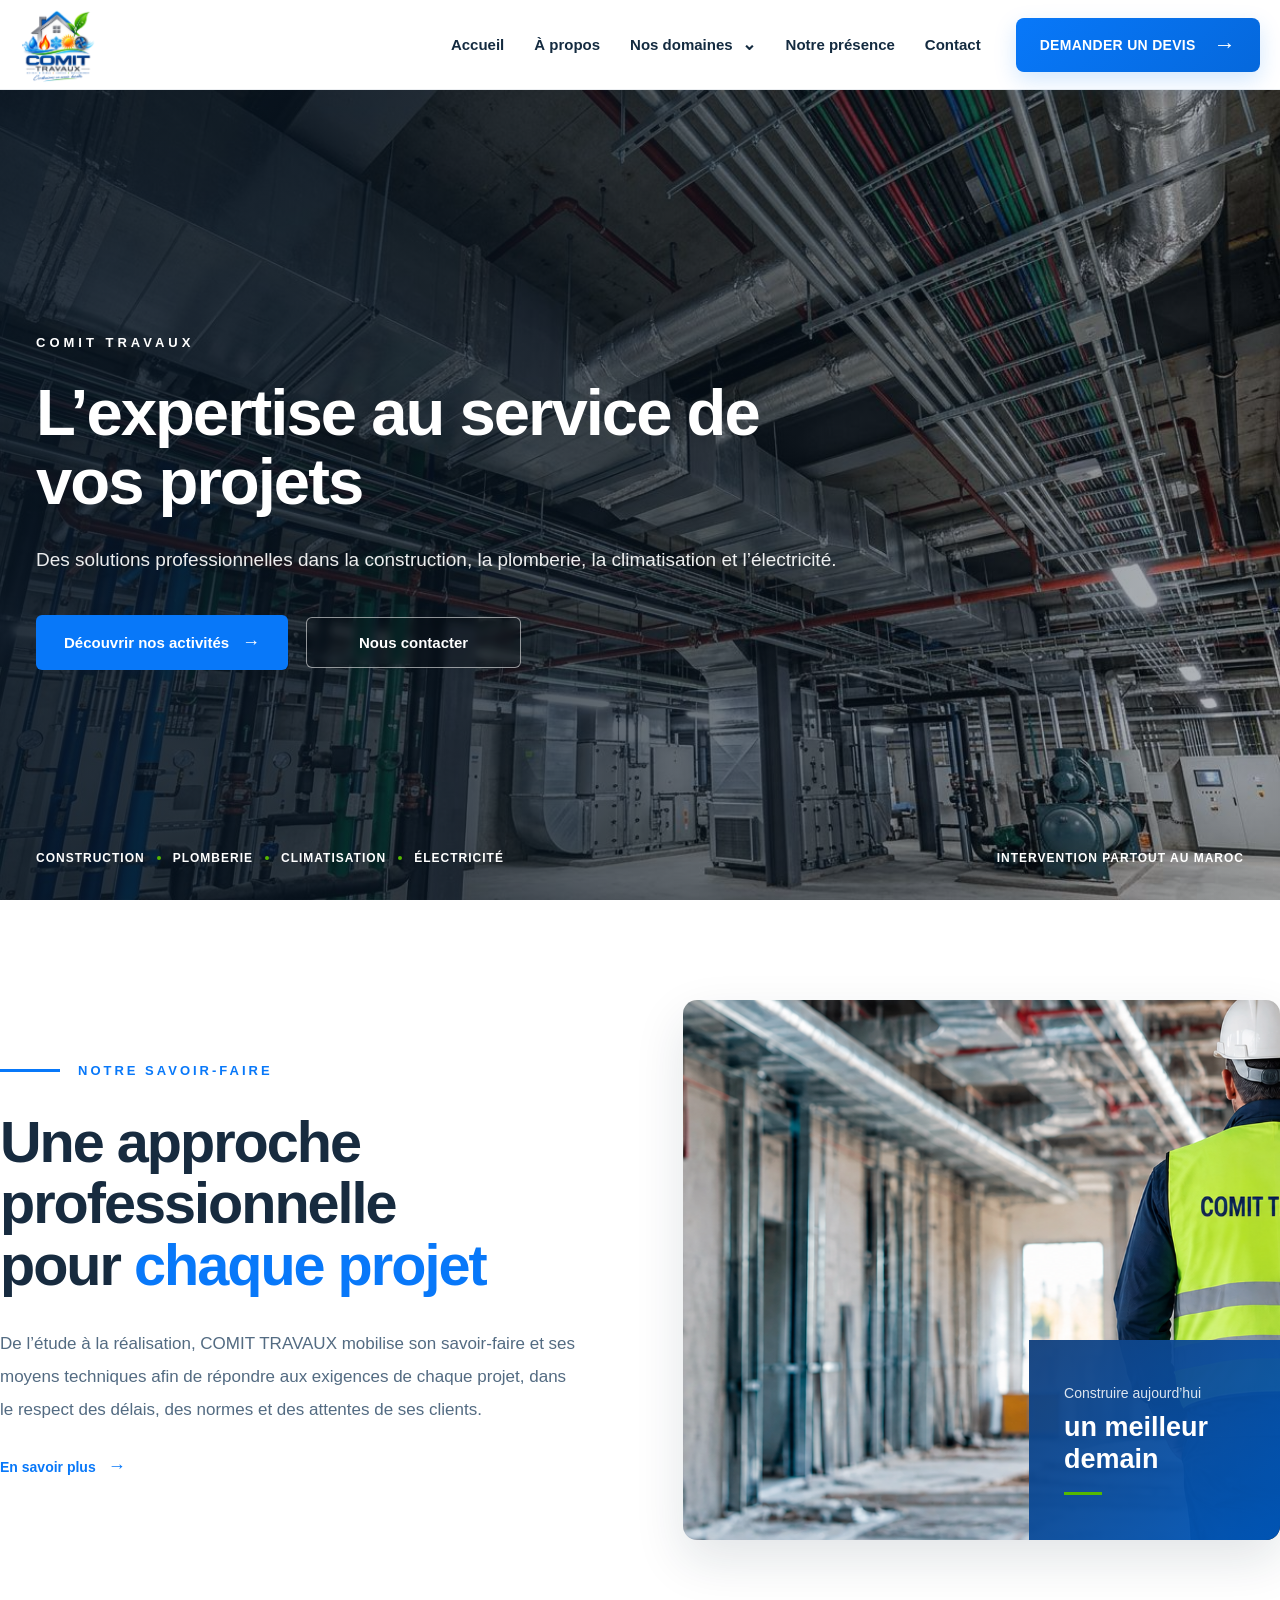
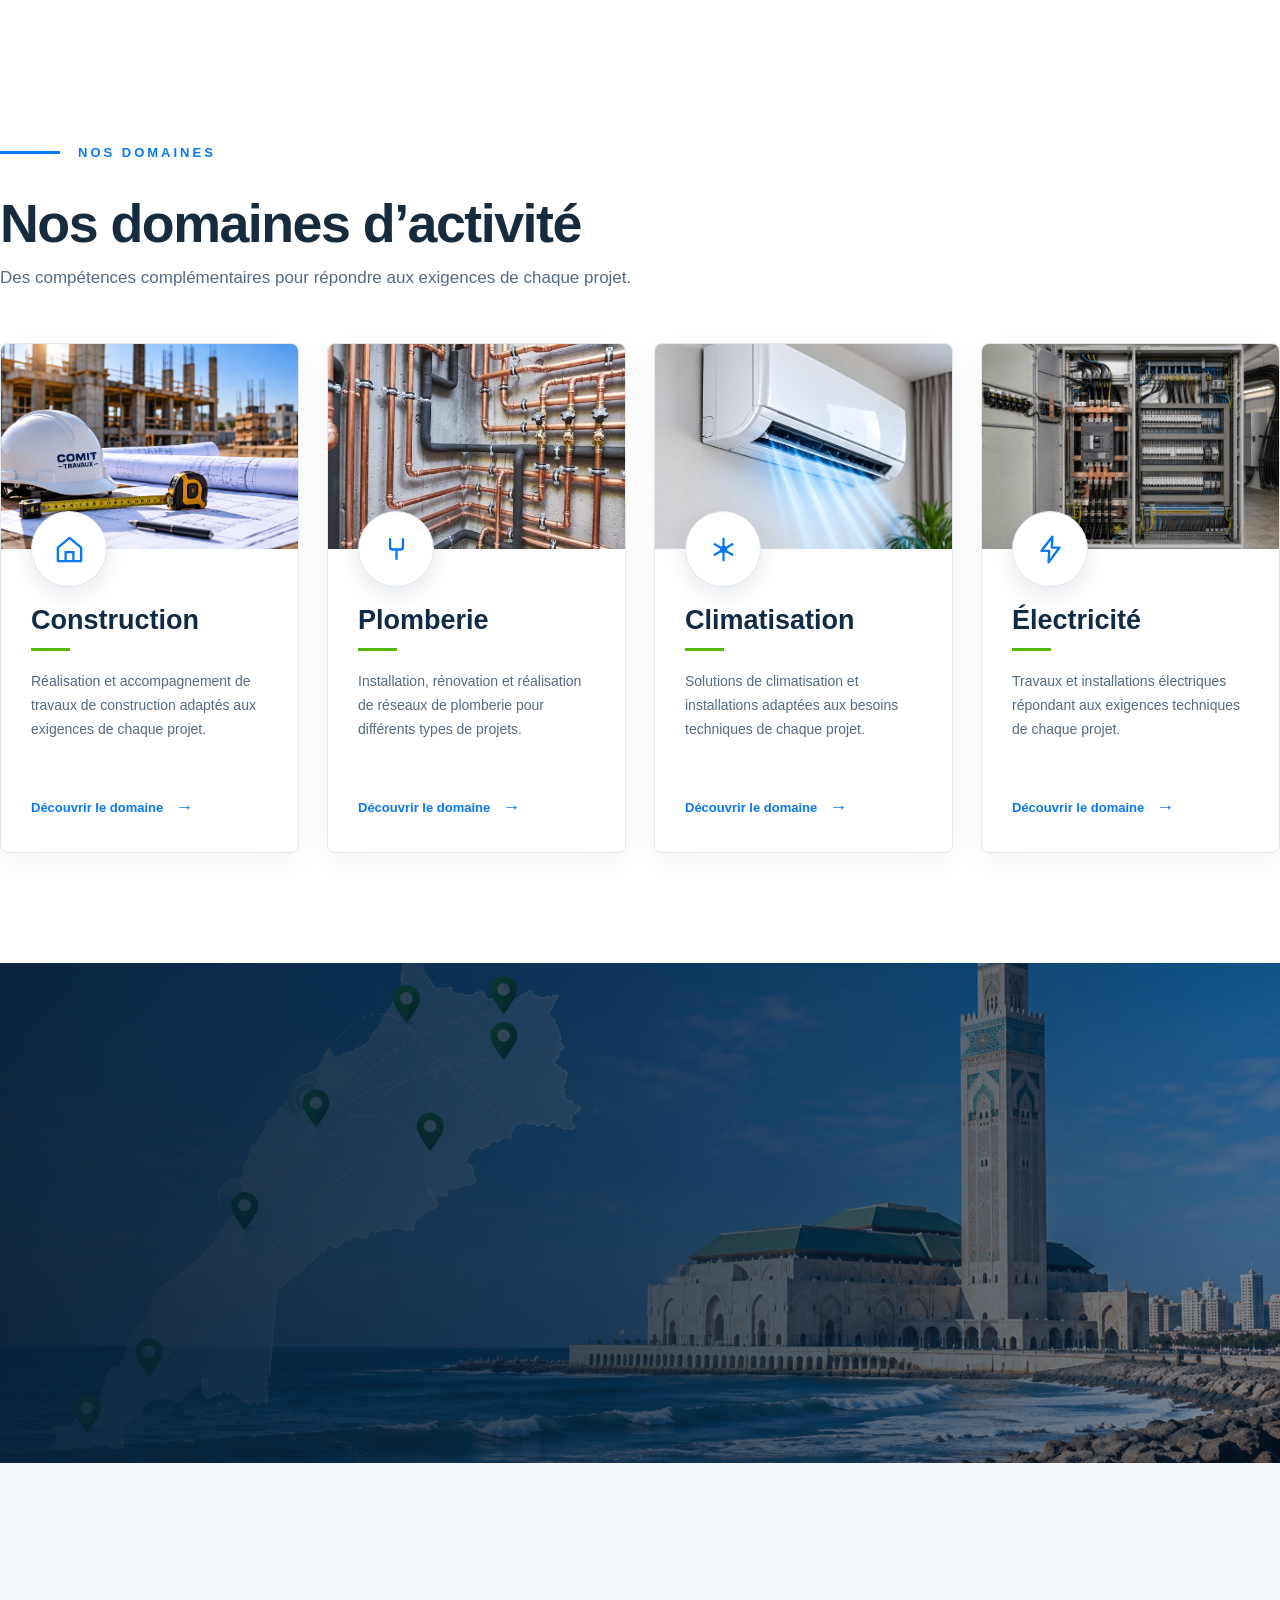
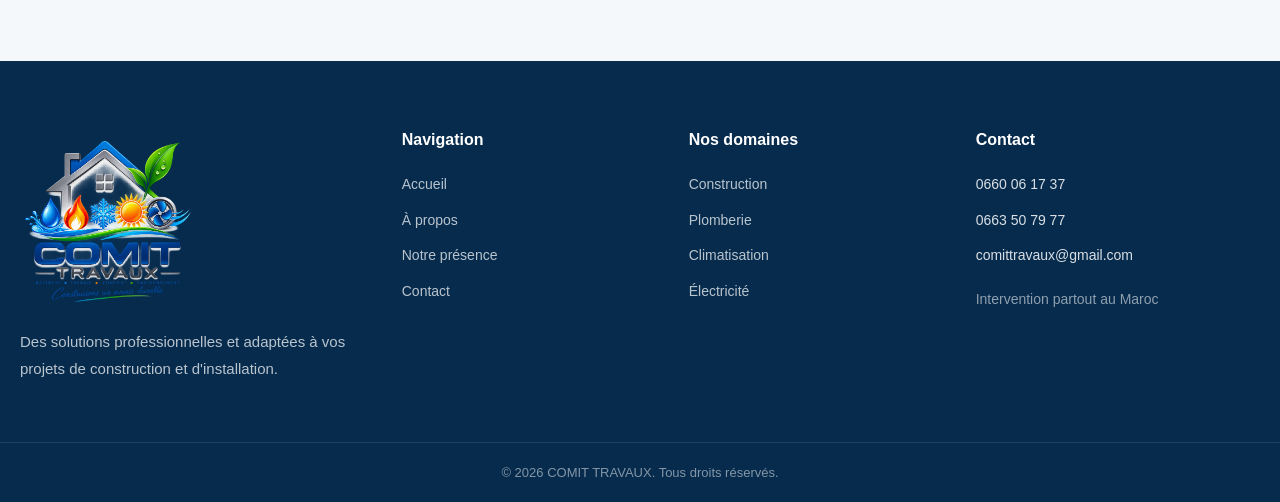
==== pages/Accueil/accueil.html @ 2d3f9ff8 "Initial commit - COMIT-TRAVAUX website" ====
<!DOCTYPE html>
<html lang="fr">

<head>

    <meta charset="UTF-8">

    <meta
        name="viewport"
        content="width=device-width, initial-scale=1.0"
    >

    <meta
        name="description"
        content="COMIT TRAVAUX - Construction, plomberie, climatisation et électricité."
    >
 <!-- OPEN GRAPH -->
    <meta property="og:title" content="COMIT TRAVAUX | Solutions professionnelles au Maroc">
    <meta property="og:description" content="COMIT TRAVAUX - Solutions professionnelles pour vos projets.">
    <meta property="og:image" content="../../images/savoir-faire.jpg">

    <title>Accueil | COMIT TRAVAUX</title>

    <link rel="icon" type="image/png" href="../../images/logo.png">

    <!-- CSS COMMUN -->

    <link
        rel="stylesheet"
        href="../../style.css"
    >


    <!-- CSS DE L'ACCUEIL -->

    <link
        rel="stylesheet"
        href="accueil.css"
    >

</head>


<body>


<!-- =====================================================
     HEADER
===================================================== -->
 <div id="site-header"></div>


<!-- =====================================================
     CONTENU PRINCIPAL
===================================================== -->

<main>


<!-- =====================================================
     HERO
===================================================== -->

<section class="hero">


    <div class="hero-overlay"></div>


    <div class="hero-container">


        <div class="hero-content">


            <span class="hero-label">
                COMIT TRAVAUX
            </span>


            <h1>

                L’expertise au service de
                <br>

                vos projets

            </h1>


            <p>

                Des solutions professionnelles dans
                la construction, la plomberie,
                la climatisation et l’électricité.

            </p>


            <div class="hero-buttons">


                <a
                    href="#domaines"
                    class="primary-button"
                >

                    Découvrir nos activités

                    <span>
                        →
                    </span>

                </a>


                <a
                    href="../Contact/contact.html"
                    class="secondary-button"
                >

                    Nous contacter

                </a>


            </div>


        </div>


        <div class="hero-bottom">


            <div class="hero-domains">

                <span>
                    CONSTRUCTION
                </span>

                <span>
                    PLOMBERIE
                </span>

                <span>
                    CLIMATISATION
                </span>

                <span>
                    ÉLECTRICITÉ
                </span>

            </div>


            <span class="hero-location">

                INTERVENTION PARTOUT AU MAROC

            </span>


        </div>


    </div>


</section>



<!-- =====================================================
     SAVOIR-FAIRE
===================================================== -->

<section class="expertise">


    <div class="section-container">


        <div class="expertise-content">


            <div class="section-label">

                <span></span>

                NOTRE SAVOIR-FAIRE

            </div>


            <h2>

                Une approche
                <br>

                professionnelle
                <br>

                pour

                <strong>
                    chaque projet
                </strong>

            </h2>


            <p>

                De l’étude à la réalisation,
                COMIT TRAVAUX mobilise son
                savoir-faire et ses moyens techniques
                afin de répondre aux exigences de
                chaque projet, dans le respect des
                délais, des normes et des attentes
                de ses clients.

            </p>


            <a
                href="../À propos/a-propos.html"
                class="text-button"
            >

                En savoir plus

                <span>
                    →
                </span>

            </a>


        </div>


        <div class="expertise-image">


            <img
                src="../../images/savoir-faire.jpg"
                alt="Chantier COMIT TRAVAUX"
            >


            <div class="expertise-card">


                <span>
                    Construire aujourd’hui
                </span>


                <strong>

                    un meilleur
                    <br>
                    demain

                </strong>


            </div>


        </div>


    </div>


</section>



<!-- =====================================================
     DOMAINES
===================================================== -->

<section
    class="domains"
    id="domaines"
>


    <div class="section-container">


        <div class="section-heading">


            <div class="section-label">

                <span></span>

                NOS DOMAINES

            </div>


            <h2>
                Nos domaines d’activité
            </h2>


            <p>

                Des compétences complémentaires
                pour répondre aux exigences
                de chaque projet.

            </p>


        </div>



        <div class="domains-grid">


            <!-- CONSTRUCTION -->

            <article class="domain-card">


                <div class="domain-image">

                    <img
                        src="../../images/construction.jpg"
                        alt="Construction"
                    >

                </div>


                <div class="domain-icon">

                    <svg
                        viewBox="0 0 24 24"
                        fill="none"
                        xmlns="http://www.w3.org/2000/svg"
                    >

                        <path
                            d="M3 10.5L12 3L21 10.5V21H3V10.5Z"
                            stroke="currentColor"
                            stroke-width="1.8"
                            stroke-linejoin="round"
                        />

                        <path
                            d="M9 21V14H15V21"
                            stroke="currentColor"
                            stroke-width="1.8"
                        />

                    </svg>

                </div>


                <div class="domain-content">


                    <h3>
                        Construction
                    </h3>


                    <span class="domain-line"></span>


                    <p>

                        Réalisation et accompagnement
                        de travaux de construction adaptés
                        aux exigences de chaque projet.

                    </p>


                    <a
                        href="../construction/construction.html"
                    >

                        Découvrir le domaine

                        <span>
                            →
                        </span>

                    </a>


                </div>


            </article>



            <!-- PLOMBERIE -->

            <article class="domain-card">


                <div class="domain-image">

                    <img
                        src="../../images/plomberie.jpg"
                        alt="Plomberie"
                    >

                </div>


                <div class="domain-icon">

                    <svg
                        viewBox="0 0 24 24"
                        fill="none"
                        xmlns="http://www.w3.org/2000/svg"
                    >

                        <path
                            d="M7 4V10C7 11.1 7.9 12 9 12H15C16.1 12 17 11.1 17 10V4"
                            stroke="currentColor"
                            stroke-width="1.8"
                            stroke-linecap="round"
                        />

                        <path
                            d="M12 12V20"
                            stroke="currentColor"
                            stroke-width="1.8"
                        />

                    </svg>

                </div>


                <div class="domain-content">


                    <h3>
                        Plomberie
                    </h3>


                    <span class="domain-line"></span>


                    <p>

                        Installation, rénovation et
                        réalisation de réseaux de plomberie
                        pour différents types de projets.

                    </p>


                    <a
                        href="../Plomberie/plomberie.html"
                    >

                        Découvrir le domaine

                        <span>
                            →
                        </span>

                    </a>


                </div>


            </article>



            <!-- CLIMATISATION -->

            <article class="domain-card">


                <div class="domain-image">

                    <img
                        src="../../images/climatisation.jpg"
                        alt="Climatisation"
                    >

                </div>


                <div class="domain-icon">

                    <svg
                        viewBox="0 0 24 24"
                        fill="none"
                        xmlns="http://www.w3.org/2000/svg"
                    >

                        <path
                            d="M12 3V21"
                            stroke="currentColor"
                            stroke-width="1.7"
                        />

                        <path
                            d="M4.5 7.5L19.5 16.5"
                            stroke="currentColor"
                            stroke-width="1.7"
                        />

                        <path
                            d="M19.5 7.5L4.5 16.5"
                            stroke="currentColor"
                            stroke-width="1.7"
                        />

                        <circle
                            cx="12"
                            cy="12"
                            r="2"
                            stroke="currentColor"
                            stroke-width="1.7"
                        />

                    </svg>

                </div>


                <div class="domain-content">


                    <h3>
                        Climatisation
                    </h3>


                    <span class="domain-line"></span>


                    <p>

                        Solutions de climatisation et
                        installations adaptées aux besoins
                        techniques de chaque projet.

                    </p>


                    <a
                        href="../Climatisation/climatisation.html"
                    >

                        Découvrir le domaine

                        <span>
                            →
                        </span>

                    </a>


                </div>


            </article>



            <!-- ELECTRICITE -->

            <article class="domain-card">


                <div class="domain-image">

                    <img
                        src="../../images/electricite.jpg"
                        alt="Électricité"
                    >

                </div>


                <div class="domain-icon">

                    <svg
                        viewBox="0 0 24 24"
                        fill="none"
                        xmlns="http://www.w3.org/2000/svg"
                    >

                        <path
                            d="M13.5 2L5 13H11L10.5 22L19 10.5H13L13.5 2Z"
                            stroke="currentColor"
                            stroke-width="1.8"
                            stroke-linejoin="round"
                        />

                    </svg>

                </div>


                <div class="domain-content">


                    <h3>
                        Électricité
                    </h3>


                    <span class="domain-line"></span>


                    <p>

                        Travaux et installations électriques
                        répondant aux exigences techniques
                        de chaque projet.

                    </p>


                    <a
                        href="../Électricité/electricite.html"
                    >

                        Découvrir le domaine

                        <span>
                            →
                        </span>

                    </a>


                </div>


            </article>


        </div>


    </div>


</section>



<!-- =====================================================
     PRÉSENCE
===================================================== -->

<section
    class="presence"
    id="presence"
>


    <div class="presence-overlay"></div>


    <div class="presence-container">


        <div class="section-label light">

            <span></span>

            NOTRE PRÉSENCE

        </div>


        <h2>

            Nous intervenons
            <br>

            <strong>
                partout au Maroc
            </strong>

        </h2>


        <p>

            COMIT TRAVAUX accompagne ses
            clients dans leurs différents projets
            à travers le Maroc.

        </p>


        <a
            href="../Contact/contact.html"
            class="presence-button"
        >

            Nous contacter

            <span>
                →
            </span>

        </a>


    </div>


</section>



<!-- =====================================================
     CTA FINAL
===================================================== -->

<section class="final-cta">


    <div class="final-cta-container">


        <div>

            <span>
                UN PROJET ?
            </span>


            <h2>
                Parlons de votre projet.
            </h2>

        </div>


        <a
            href="../Contact/contact.html"
            class="final-cta-button"
        >

            Demander un devis

            <span>
                →
            </span>

        </a>


    </div>


</section>


</main>



<!-- =====================================================
     FOOTER
===================================================== -->
  <div id="site-footer"></div>

<script src="../../script.js"></script>

<script src="accueil.js"></script>


</body>

</html>
---- style.css ----
/* =========================================================
   COMIT TRAVAUX - STYLE COMMUN
   Header / Footer / Index / Responsive
   ========================================================= */


/* =========================
   VARIABLES
   ========================= */

:root {
    --blue-dark: #062b4d;
    --blue: #0878f9;
    --blue-hover: #0568dc;

    --blue-soft: #eaf3ff;

    --green: #55b900;
    --orange: #f59e0b;

    --white: #ffffff;
    --black: #101828;

    --text: #536b82;
    --text-dark: #172b3f;

    --light: #f7f9fc;
    --border: #e4e9ef;

    --container: 1240px;

    --header-height: 90px;

    --radius: 8px;

    --transition: 0.3s ease;
}


/* =========================
   RESET
   ========================= */

* {
    margin: 0;
    padding: 0;
    box-sizing: border-box;
}

html {
    scroll-behavior: smooth;
}

body {
    margin: 0;
    font-family: Arial, Helvetica, sans-serif;
    color: var(--text-dark);
    background: var(--white);
}

img {
    max-width: 100%;
    display: block;
}

a {
    color: inherit;
    text-decoration: none;
}

button {
    font: inherit;
}

.container {
    width: min(100% - 40px, var(--container));
    margin-inline: auto;
}


/* =========================================================
   HEADER
   ========================================================= */

.site-header {
    position: fixed;
    top: 0;
    left: 0;

    width: 100%;
    height: var(--header-height);

    z-index: 1000;

    background: rgba(255, 255, 255, 0.98);

    border-bottom: 1px solid rgba(0, 0, 0, 0.06);

    transition:
        background var(--transition),
        box-shadow var(--transition),
        height var(--transition);
}


/* Header après scroll */

.site-header.scrolled {
    background: rgba(255, 255, 255, 0.98);

    box-shadow:
        0 8px 30px rgba(0, 0, 0, 0.08);
}


/* =========================
   HEADER INNER
   ========================= */

.header-inner {
    height: 100%;

    display: flex;
    align-items: center;
    justify-content: space-between;

    gap: 30px;
}


/* =========================
   LOGO
   ========================= */

.site-logo {
    display: flex;
    align-items: center;

    flex-shrink: 0;
}

.site-logo img {
    width: 85px;
    height: auto;

    object-fit: contain;
}


/* =========================
   NAVIGATION
   ========================= */

.main-nav {
    display: flex;
    align-items: center;

    gap: 30px;

    margin-left: auto;
}


.main-nav > a,
.dropdown-toggle {
    position: relative;

    display: inline-flex;
    align-items: center;
    gap: 6px;

    height: 50px;

    border: none;
    background: transparent;

    color: var(--text-dark);

    font-size: 15px;
    font-weight: 600;

    cursor: pointer;

    transition:
        color var(--transition);
}


.main-nav > a:hover,
.dropdown-toggle:hover {
    color: var(--blue);
}


/* ligne sous le lien */

.main-nav > a::after,
.dropdown-toggle::after {
    content: "";

    position: absolute;

    left: 0;
    bottom: 17px;

    width: 0;
    height: 2px;

    background: var(--blue);

    transition: width var(--transition);
}


.main-nav > a:hover::after,
.dropdown-toggle:hover::after {
    width: 100%;
}


/* =========================
   DROPDOWN
   ========================= */

.nav-dropdown {
    position: relative;
}


.dropdown-toggle span {
    font-size: 17px;

    transition:
        transform var(--transition);
}


.nav-dropdown.open .dropdown-toggle span {
    transform: rotate(180deg);
}


.dropdown-menu {
    position: absolute;

    top: calc(100% - 5px);
    left: 50%;

    min-width: 230px;

    padding: 12px;

    background: var(--white);

    border: 1px solid var(--border);

    border-radius: 8px;

    box-shadow:
        0 18px 45px rgba(0, 0, 0, 0.12);

    opacity: 0;
    visibility: hidden;

    transform:
        translate(-50%, 10px);

    transition:
        opacity var(--transition),
        visibility var(--transition),
        transform var(--transition);
}


.nav-dropdown.open .dropdown-menu {
    opacity: 1;
    visibility: visible;

    transform:
        translate(-50%, 0);
}


.dropdown-menu a {
    display: block;

    padding: 12px 14px;

    border-radius: 6px;

    color: var(--text-dark);

    font-size: 14px;
    font-weight: 600;

    transition:
        background var(--transition),
        color var(--transition);
}


.dropdown-menu a:hover {
    background: var(--blue-soft);
    color: var(--blue);
}


/* =========================
   BOUTON DEVIS
   ========================= */

.header-cta {
    flex-shrink: 0;

    display: inline-flex;
    align-items: center;
    justify-content: center;

    min-height: 46px;

    padding: 0 22px;

    background: var(--blue);

    color: var(--white);

    border-radius: 5px;

    font-size: 14px;
    font-weight: 700;

    transition:
        background var(--transition),
        transform var(--transition),
        box-shadow var(--transition);
}


.header-cta:hover {
    background: var(--blue-hover);

    transform: translateY(-2px);

    box-shadow:
        0 8px 20px rgba(8, 120, 249, 0.25);
}


/* =========================
   MENU MOBILE BUTTON
   ========================= */

.mobile-menu-button {
    display: none;

    width: 44px;
    height: 44px;

    border: 1px solid var(--border);
    border-radius: 6px;

    background: var(--white);

    cursor: pointer;

    align-items: center;
    justify-content: center;

    flex-direction: column;

    gap: 5px;
}


.mobile-menu-button span {
    width: 21px;
    height: 2px;

    background: var(--blue-dark);

    transition:
        transform var(--transition),
        opacity var(--transition);
}


.mobile-open .mobile-menu-button span:nth-child(1) {
    transform:
        translateY(7px)
        rotate(45deg);
}


.mobile-open .mobile-menu-button span:nth-child(2) {
    opacity: 0;
}


.mobile-open .mobile-menu-button span:nth-child(3) {
    transform:
        translateY(-7px)
        rotate(-45deg);
}


/* =========================================================
   MOBILE NAVIGATION
   ========================================================= */

.mobile-nav {
    display: none;
}


/* =========================================================
   FOOTER
   ========================================================= */

.site-footer {
    background: var(--blue-dark);

    color: var(--white);

    padding-top: 70px;
}


.footer-grid {
    display: grid;

    grid-template-columns:
        1.4fr
        1fr
        1fr
        1.2fr;

    gap: 50px;

    padding-bottom: 60px;
}


/* =========================
   FOOTER LOGO
   ========================= */

.footer-logo {
    display: inline-flex;

    margin-bottom: 22px;
}


.footer-logo img {
    width: 175px;
    height: auto;
}


.footer-company p {
    max-width: 360px;

    color: rgba(255, 255, 255, 0.72);

    font-size: 15px;
    line-height: 1.8;
}


/* =========================
   FOOTER COLUMNS
   ========================= */

.footer-column {
    display: flex;
    flex-direction: column;

    gap: 12px;
}


.footer-column h3 {
    margin-bottom: 12px;

    color: var(--white);

    font-size: 16px;
    font-weight: 700;
}


.footer-column a,
.footer-column p {
    color: rgba(255, 255, 255, 0.72);

    font-size: 14px;
    line-height: 1.7;

    transition:
        color var(--transition);
}


.footer-column a:hover {
    color: var(--white);
}


/* =========================
   FOOTER CONTACT
   ========================= */

.footer-contact a {
    color: rgba(255, 255, 255, 0.85);
}


.footer-contact p {
    margin-top: 8px;

    color: rgba(255, 255, 255, 0.55);
}


/* =========================
   FOOTER BOTTOM
   ========================= */

.footer-bottom {
    border-top:
        1px solid rgba(255, 255, 255, 0.1);

    padding: 22px 0;
}


.footer-bottom p {
    color: rgba(255, 255, 255, 0.5);

    font-size: 13px;

    text-align: center;
}


/* =========================================================
   INDEX
   ========================================================= */

.index-page {
    position: relative;

    min-height: 100vh;

    overflow: hidden;

    display: flex;
    align-items: center;
    justify-content: center;

    background: var(--blue-dark);

    color: var(--white);
}


.index-background {
    position: absolute;

    inset: 0;

    background:
        linear-gradient(
            90deg,
            rgba(6, 43, 77, 0.92),
            rgba(6, 43, 77, 0.5)
        ),
        url("images/index-bg.jpg")
        center / cover no-repeat;
}


.index-overlay {
    position: absolute;

    inset: 0;

    background:
        linear-gradient(
            135deg,
            rgba(6, 43, 77, 0.55),
            rgba(8, 120, 249, 0.08)
        );
}


.index-content {
    position: relative;

    z-index: 2;

    width: min(100% - 40px, 900px);

    text-align: center;
}


.index-logo {
    display: inline-block;

    margin-bottom: 30px;
}


.index-logo img {
    width: 210px;

    margin-inline: auto;
}


.index-label {
    display: block;

    margin-bottom: 18px;

    color: rgba(255, 255, 255, 0.8);

    font-size: 14px;
    font-weight: 700;

    letter-spacing: 5px;
}


.index-content h1 {
    margin-bottom: 22px;

    color: var(--white);

    font-size:
        clamp(45px, 7vw, 86px);

    line-height: 0.98;

    letter-spacing: -3px;
}


.index-content h1 span {
    color: var(--blue);
}


.index-content p {
    margin-bottom: 35px;

    color: rgba(255, 255, 255, 0.85);

    font-size: 18px;
}


.index-button {
    display: inline-flex;

    align-items: center;
    justify-content: center;

    gap: 15px;

    min-height: 52px;

    padding: 0 25px;

    background: var(--blue);

    color: var(--white);

    border-radius: 5px;

    font-weight: 700;

    transition:
        background var(--transition),
        transform var(--transition);
}


.index-button:hover {
    background: var(--blue-hover);

    transform: translateY(-3px);
}


.index-button span {
    font-size: 20px;
}


.index-bottom {
    position: absolute;

    left: 0;
    bottom: 30px;

    z-index: 2;

    width: 100%;

    padding:
        0 40px;

    display: flex;

    justify-content: space-between;

    color: rgba(255, 255, 255, 0.65);

    font-size: 11px;

    font-weight: 700;

    letter-spacing: 2px;
}


/* =========================================================
   RESPONSIVE - TABLETTE
   ========================================================= */

@media (max-width: 1100px) {

    .main-nav {
        gap: 18px;
    }

    .main-nav > a,
    .dropdown-toggle {
        font-size: 14px;
    }

    .header-cta {
        padding-inline: 16px;
    }

    .site-logo img {
        width: 145px;
    }

    .footer-grid {
        grid-template-columns:
            repeat(2, 1fr);
    }

}

/* =========================================================
   RESPONSIVE - MOBILE
   ========================================================= */

@media (max-width: 800px) {

    :root {
        --header-height: 60px;
    }

    .container {
        width: min(100% - 30px, var(--container));
    }


    /* =========================
       HEADER MOBILE
       ========================= */

    .site-header {
        height: var(--header-height);
    }

    .header-inner {
        height: 100%;
        padding: 0;
    }

    .main-nav,
    .header-cta {
        display: none;
    }

    .site-logo {
        height: 100%;
        display: flex;
        align-items: center;
    }

    .site-logo img {
        width: 80px;
        height: auto;
        max-height: 60px;
        object-fit: contain;
    }

    .mobile-menu-button {
        display: flex;

        width: 40px;
        height: 40px;
    }


    /* =========================
       MOBILE NAVIGATION
       ========================= */

    .mobile-nav {
        position: absolute;

        top: var(--header-height);
        left: 0;

        width: 100%;

        display: flex;
        flex-direction: column;

        padding: 15px;

        background: var(--white);

        border-top: 1px solid var(--border);

        box-shadow:
            0 15px 30px rgba(0, 0, 0, 0.08);

        opacity: 0;
        visibility: hidden;

        transform: translateY(-10px);

        transition:
            opacity var(--transition),
            visibility var(--transition),
            transform var(--transition);
    }

    .mobile-open .mobile-nav {
        opacity: 1;
        visibility: visible;

        transform: translateY(0);
    }


    /* =========================
       LIENS MOBILE
       ========================= */

    .mobile-nav > a,
    .mobile-domains-toggle {
        display: flex;

        align-items: center;
        justify-content: space-between;

        width: 100%;

        padding: 14px 10px;

        border: none;

        background: transparent;

        color: var(--text-dark);

        font-size: 15px;
        font-weight: 600;

        text-align: left;

        cursor: pointer;
    }

    .mobile-nav > a:hover,
    .mobile-domains-toggle:hover {
        color: var(--blue);
    }


    /* =========================
       BOUTON DEVIS
       ========================= */

    .mobile-cta {
        margin-top: 10px;

        justify-content: center !important;

        background: var(--blue) !important;

        color: var(--white) !important;

        border-radius: 5px;
    }


    /* =========================
       DOMAINES MOBILE
       ========================= */

    .mobile-domains {
        display: none;

        padding-left: 15px;
    }

    .mobile-domains.open {
        display: block;
    }

    .mobile-domains a {
        display: block;

        padding: 11px 10px;

        color: var(--text);

        font-size: 14px;
    }


    /* =========================
       FOOTER MOBILE
       ========================= */

    .site-footer {
        padding-top: 50px;
    }

    .footer-grid {
        grid-template-columns: 1fr;

        gap: 35px;

        padding-bottom: 45px;
    }


    /* =========================
       INDEX MOBILE
       ========================= */

    .index-content {
        width: min(100% - 30px, 700px);
    }

    .index-logo img {
        width: 170px;
    }

    .index-label {
        font-size: 11px;
        letter-spacing: 3px;
    }

    .index-content h1 {
        font-size: clamp(40px, 12vw, 65px);

        letter-spacing: -2px;
    }

    .index-content p {
        font-size: 15px;

        line-height: 1.6;
    }

    .index-bottom {
        padding: 0 20px;

        flex-direction: column;

        align-items: center;

        gap: 8px;

        text-align: center;
    }
}
/* =========================================================
   PETIT MOBILE
   ========================================================= */

@media (max-width: 520px) {

    .site-logo img {
        width: 120px;
    }


    .mobile-menu-button {
        width: 40px;
        height: 40px;
    }


    .footer-logo img {
        width: 150px;
    }


    .index-content h1 {
        font-size: 39px;
    }


    .index-content p {
        font-size: 14px;
    }


    .index-button {
        min-height: 48px;

        padding-inline: 20px;

        font-size: 14px;
    }

}
/* =========================================================
   NOUVEAU HEADER - COMIT TRAVAUX
   Desktop + Scroll + Mobile
   ========================================================= */


/* =========================
   HEADER PRINCIPAL
   ========================= */

.site-header {
    height: 90px;
    background: rgba(255, 255, 255, 0.98);
    backdrop-filter: blur(12px);
    -webkit-backdrop-filter: blur(12px);

    border-bottom: 1px solid rgba(6, 43, 77, 0.08);

    transition:
        height 0.35s ease,
        box-shadow 0.35s ease,
        background 0.35s ease;
}


/* =========================
   STRUCTURE
   ========================= */

.site-header .header-inner {
    height: 100%;
    display: flex;
    align-items: center;
    gap: 35px;
}


/* =========================
   IDENTITÉ
   ========================= */

.site-brand {
    display: flex;
    align-items: center;

    flex-shrink: 0;

    text-decoration: none;

    height: 100%;
}

/* =========================================================
   LOGO - TAILLE PROFESSIONNELLE
   ========================================================= */

.brand-logo {
    display: flex;
    align-items: center;
    justify-content: flex-start;

    width: 175px;
    height: 76px;

    flex-shrink: 0;
    overflow: hidden;

    transition:
        width 0.35s ease,
        opacity 0.3s ease,
        transform 0.3s ease;
}

.brand-logo img {
    display: block;

    width: auto;
    height: 76px;

    max-width: 175px;
    max-height: 76px;

    object-fit: contain;
}

/* Texte caché au départ */

.brand-text {
    display: none;

    white-space: nowrap;

    color: var(--blue-dark);

    font-size: 23px;
    font-weight: 800;

    letter-spacing: -0.5px;
}


.brand-text strong {
    font-weight: 400;
}


/* =========================
   NAVIGATION
   ========================= */

.site-header .main-nav {
    display: flex;
    align-items: center;

    gap: 30px;

    margin-left: auto;
}


.site-header .main-nav > a,
.site-header .dropdown-toggle {

    position: relative;

    display: inline-flex;
    align-items: center;

    height: 90px;

    padding: 0;

    border: none;

    background: transparent;

    color: #142b40;

    font-size: 15px;
    font-weight: 650;

    white-space: nowrap;

    cursor: pointer;

    transition:
        color 0.25s ease;
}


.site-header .main-nav > a:hover,
.site-header .dropdown-toggle:hover {
    color: var(--blue);
}


/* ligne active / hover */

.site-header .main-nav > a::after,
.site-header .dropdown-toggle::after {

    content: "";

    position: absolute;

    left: 0;
    bottom: 25px;

    width: 0;
    height: 3px;

    border-radius: 5px;

    background: var(--blue);

    transition: width 0.3s ease;
}


.site-header .main-nav > a:hover::after,
.site-header .dropdown-toggle:hover::after {

    width: 100%;
}


/* =========================
   FLECHE DOMAINES
   ========================= */

.dropdown-toggle {
    gap: 9px;
}


.dropdown-arrow {
    display: inline-block;

    font-size: 17px;

    line-height: 1;

    transition:
        transform 0.3s ease;
}


.nav-dropdown.open .dropdown-arrow {
    transform: rotate(180deg);
}


/* =========================
   DROPDOWN
   ========================= */

.site-header .dropdown-menu {

    position: absolute;

    top: 76px;
    left: 50%;

    width: 360px;

    padding: 10px;

    background: #ffffff;

    border: 1px solid rgba(6, 43, 77, 0.08);

    border-radius: 14px;

    box-shadow:
        0 25px 60px rgba(6, 43, 77, 0.18);

    opacity: 0;
    visibility: hidden;

    transform:
        translate(-50%, 12px);

    transition:
        opacity 0.25s ease,
        visibility 0.25s ease,
        transform 0.25s ease;

    z-index: 1100;
}


.site-header .nav-dropdown {
    position: relative;
}


.site-header .nav-dropdown.open .dropdown-menu {

    opacity: 1;
    visibility: visible;

    transform:
        translate(-50%, 0);
}


/* petit triangle */

.site-header .dropdown-menu::before {

    content: "";

    position: absolute;

    top: -7px;
    left: 50%;

    width: 13px;
    height: 13px;

    background: white;

    border-left: 1px solid rgba(6, 43, 77, 0.08);
    border-top: 1px solid rgba(6, 43, 77, 0.08);

    transform:
        translateX(-50%)
        rotate(45deg);
}


/* éléments */

.site-header .dropdown-menu a {

    position: relative;

    display: flex;
    align-items: center;

    gap: 15px;

    min-height: 66px;

    padding: 9px 12px;

    border-radius: 9px;

    color: var(--blue-dark);

    font-size: 15px;
    font-weight: 650;

    transition:
        background 0.25s ease,
        color 0.25s ease;
}


.site-header .dropdown-menu a + a {
    border-top: 1px solid #edf1f5;
}


.site-header .dropdown-menu a:hover {
    background: var(--blue-soft);

    color: var(--blue);
}


/* =========================
   ICÔNES DROPDOWN
   ========================= */

.dropdown-icon {

    width: 42px;
    height: 42px;

    flex: 0 0 42px;

    display: flex;
    align-items: center;
    justify-content: center;

    border-radius: 50%;
}


.dropdown-icon svg {

    width: 22px;
    height: 22px;

    fill: none;

    stroke: currentColor;

    stroke-width: 1.8;

    stroke-linecap: round;
    stroke-linejoin: round;
}


.construction-icon {
    background: #eaf3ff;
    color: #0878f9;
}


.plomberie-icon {
    background: #edf7ff;
    color: #008ed6;
}


.clim-icon {
    background: #eaf8ff;
    color: #009eea;
}


.electricite-icon {
    background: #fff7df;
    color: #f2a900;
}


.dropdown-arrow-right {

    margin-left: auto;

    font-size: 23px;

    font-weight: 400;

    transition:
        transform 0.25s ease;
}


.dropdown-menu a:hover .dropdown-arrow-right {
    transform: translateX(4px);
}


/* =========================
   BOUTON DEVIS
   ========================= */

.site-header .header-cta {

    display: inline-flex;
    align-items: center;
    justify-content: center;

    gap: 18px;

    min-width: 205px;
    min-height: 54px;

    padding: 0 24px;

    border-radius: 8px;

    background:
        linear-gradient(
            135deg,
            #0878f9,
            #0568dc
        );

    color: white;

    font-size: 14px;
    font-weight: 800;

    letter-spacing: 0.3px;

    box-shadow:
        0 8px 22px rgba(8, 120, 249, 0.18);

    transition:
        transform 0.3s ease,
        box-shadow 0.3s ease,
        background 0.3s ease;
}


.site-header .header-cta strong {

    font-size: 22px;
    font-weight: 400;

    transition:
        transform 0.3s ease;
}


.site-header .header-cta:hover {

    transform: translateY(-2px);

    box-shadow:
        0 12px 28px rgba(8, 120, 249, 0.28);
}


.site-header .header-cta:hover strong {
    transform: translateX(5px);
}


/* =========================================================
   HEADER APRÈS SCROLL
   ========================================================= */

.site-header.scrolled {

    height: 66px;

    background: rgba(255, 255, 255, 0.97);

    box-shadow:
        0 8px 30px rgba(6, 43, 77, 0.12);
}


/* logo disparaît */

.site-header.scrolled .brand-logo {

    width: 0;

    opacity: 0;

    transform: translateX(-15px);

    overflow: hidden;
}


/* texte apparaît */

.site-header.scrolled .brand-text {

    display: block;

    animation:
        brandTextIn 0.35s ease forwards;
}


@keyframes brandTextIn {

    from {
        opacity: 0;
        transform: translateX(-10px);
    }

    to {
        opacity: 1;
        transform: translateX(0);
    }
}


/* navigation réduite */

.site-header.scrolled .main-nav > a,
.site-header.scrolled .dropdown-toggle {

    height: 66px;
}


.site-header.scrolled .main-nav > a::after,
.site-header.scrolled .dropdown-toggle::after {

    bottom: 16px;
}


/* dropdown plus haut */

.site-header.scrolled .dropdown-menu {
    top: 60px;
}


/* bouton légèrement réduit */

.site-header.scrolled .header-cta {

    min-height: 46px;

    min-width: 190px;

    padding-inline: 20px;

    font-size: 13px;
}


/* =========================================================
   MOBILE
   ========================================================= */

@media (max-width: 800px) {

    .site-header {

        height: 62px;

    }


    .site-header .header-inner {

        width: 100%;

        padding:
            0 15px;

        gap: 15px;

    }


    /* identité */

    .site-brand {

        min-width: 0;

    }


   .brand-logo {
    width: 90px;
    height: 48px;
}

.brand-logo img {
    width: auto;
    height: 48px;
    max-width: 90px;
    max-height: 48px;
}


    .brand-text {

        font-size: 19px;

    }


    /* navigation desktop cachée */

    .site-header .main-nav,
    .site-header .header-cta {

        display: none;

    }


    /* hamburger */

    .site-header .mobile-menu-button {

        display: flex;

        margin-left: auto;

        width: 42px;
        height: 42px;

        border: none;

        background: transparent;

        border-radius: 8px;

        align-items: center;
        justify-content: center;

        gap: 5px;

        cursor: pointer;

    }


    .site-header .mobile-menu-button span {

        width: 25px;
        height: 2px;

        border-radius: 5px;

        background: var(--blue-dark);

        transition:
            transform 0.3s ease,
            opacity 0.3s ease;

    }


    /* hamburger ouvert */

    .mobile-open .mobile-menu-button span:nth-child(1) {

        transform:
            translateY(7px)
            rotate(45deg);

    }


    .mobile-open .mobile-menu-button span:nth-child(2) {

        opacity: 0;

    }


    .mobile-open .mobile-menu-button span:nth-child(3) {

        transform:
            translateY(-7px)
            rotate(-45deg);

    }


    /* =========================
       MOBILE APRÈS SCROLL
       ========================= */

    .site-header.scrolled {

        height: 54px;

    }


    .site-header.scrolled .brand-logo {

        width: 0;

    }


    .site-header.scrolled .brand-text {

        font-size: 17px;

    }


    .site-header.scrolled .mobile-menu-button {

        width: 38px;
        height: 38px;

    }


    /* =========================
       MENU MOBILE
       ========================= */

    .site-header .mobile-nav {

        position: absolute;

        top: 62px;
        left: 0;

        width: 100%;

        max-height:
            calc(100vh - 62px);

        overflow-y: auto;

        padding: 10px 15px 20px;

        background: #ffffff;

        border-top:
            1px solid #edf1f5;

        box-shadow:
            0 20px 45px rgba(6, 43, 77, 0.16);

        opacity: 0;
        visibility: hidden;

        transform:
            translateY(-10px);

        transition:
            opacity 0.3s ease,
            visibility 0.3s ease,
            transform 0.3s ease;

    }


    .mobile-open .mobile-nav {

        opacity: 1;

        visibility: visible;

        transform:
            translateY(0);

    }


    .site-header.scrolled .mobile-nav {

        top: 54px;

        max-height:
            calc(100vh - 54px);

    }


    /* liens */

    .site-header .mobile-nav > a,
    .site-header .mobile-domains-toggle {

        display: flex;

        align-items: center;
        justify-content: space-between;

        width: 100%;

        min-height: 54px;

        padding: 0 12px;

        border: none;

        border-bottom:
            1px solid #edf1f5;

        background: transparent;

        color: var(--blue-dark);

        font-size: 15px;
        font-weight: 650;

        text-align: left;

        cursor: pointer;

    }


    .site-header .mobile-nav > a strong,
    .mobile-domains-toggle strong {

        font-size: 21px;

        font-weight: 400;

        color: #7890a5;

    }


    .site-header .mobile-nav > a:hover,
    .mobile-domains-toggle:hover {

        color: var(--blue);

    }


    /* domaines */

    .mobile-domains {

        display: none;

        padding:
            5px 0 5px 12px;

        background: #f8fbff;

    }


    .mobile-domains.open {

        display: block;

    }


    .mobile-domains a {

        display: flex;

        align-items: center;

        gap: 12px;

        min-height: 48px;

        padding: 0 10px;

        border-bottom:
            1px solid #e7eef6;

        color: var(--text-dark);

        font-size: 14px;

        text-decoration: none;

    }


    .mobile-domains a:last-child {

        border-bottom: none;

    }


    .mobile-domains a strong {

        margin-left: auto;

        font-size: 20px;

        font-weight: 400;

        color: #7b91a5;

    }


    .mobile-domain-icon {

        width: 30px;
        height: 30px;

        display: flex;
        align-items: center;
        justify-content: center;

        border-radius: 50%;

        background: var(--blue-soft);

        color: var(--blue);

        font-size: 15px;

    }


    /* CTA mobile */

    .site-header .mobile-cta {

        display: flex !important;

        align-items: center;
        justify-content: center;

        gap: 15px;

        min-height: 52px;

        margin-top: 15px;

        border-radius: 8px;

        background:
            linear-gradient(
                135deg,
                #0878f9,
                #0568dc
            ) !important;

        color: #ffffff !important;

        font-size: 14px;

        font-weight: 800;

        box-shadow:
            0 8px 20px rgba(8, 120, 249, 0.18);

    }


    .site-header .mobile-cta strong {

        color: #ffffff;

        font-size: 21px;

    }

}


/* =========================================================
   PETIT MOBILE
   ========================================================= */

@media (max-width: 520px) {

    .site-header .header-inner {

        padding:
            0 12px;

    }


    .brand-logo {
    width: 85px;
    height: 45px;
}

.brand-logo img {
    width: auto;
    height: 45px;
    max-width: 85px;
    max-height: 45px;
}
    .brand-text {

        font-size: 17px;

    }


    .site-header .mobile-menu-button {

        width: 40px;
        height: 40px;

    }


    .site-header.scrolled .brand-text {

        font-size: 16px;

    }

}
---- pages/Accueil/accueil.css ----
/* =========================================================
   COMIT TRAVAUX
   ACCUEIL
========================================================= */


/* =========================================================
   GLOBAL ACCUEIL
========================================================= */

main {
    padding-top: 0;
}


.section-container {

    padding-left: 0;
    padding-right: 0;
}


/* =========================================================
   HERO
========================================================= */

.hero {

    position: relative;

    min-height: 700px;

    height: calc(100vh - 90px);

    max-height: 850px;

    margin-top: 90px;

    overflow: hidden;

    background-image:
        url("../../images/hero.jpg");

    background-size: cover;

    background-position: center center;

    color: white;
}


.hero-overlay {

    position: absolute;

    inset: 0;

    background:
        linear-gradient(
            90deg,
            rgba(7, 20, 33, 0.88) 0%,
            rgba(7, 20, 33, 0.68) 42%,
            rgba(7, 20, 33, 0.28) 100%
        );
}


.hero-container {

    position: relative;

    z-index: 2;

    width: min(
        1240px,
        calc(100% - 72px)
    );

    height: 100%;

    margin: auto;

    display: flex;

    flex-direction: column;

    justify-content: center;
}


.hero-content {

    max-width: 950px;

    margin-top: 15px;
}


.hero-label {

    display: block;

    margin-bottom: 28px;

    color: white;

    font-size: 13px;

    font-weight: 800;

    letter-spacing: 4px;
}


.hero h1 {

    margin-bottom: 27px;

    color: white;

    font-size: clamp(
        52px,
        5.1vw,
        76px
    );

    font-weight: 800;

    line-height: 1.06;

    letter-spacing: -2px;
}


.hero p {

    max-width: 900px;

    margin-bottom: 38px;

    color: rgba(255,255,255,0.92);

    font-size: 19px;

    line-height: 1.8;
}


/* =========================================================
   HERO BUTTONS
========================================================= */

.hero-buttons {

    display: flex;

    align-items: center;

    gap: 18px;
}


.primary-button {

    display: inline-flex;

    align-items: center;

    justify-content: center;

    gap: 13px;

    padding: 17px 28px;

    border-radius: 6px;

    background: var(--blue);

    color: white;

    font-size: 15px;

    font-weight: 700;

    transition:
        background var(--transition),
        transform var(--transition),
        box-shadow var(--transition);
}


.primary-button:hover {

    background: var(--blue-hover);

    transform: translateY(-2px);

    box-shadow:
        0 10px 25px rgba(8,120,249,0.30);
}


.primary-button span {

    font-size: 18px;

    transition:
        transform var(--transition);
}


.primary-button:hover span {

    transform: translateX(4px);
}


.secondary-button {

    display: inline-flex;

    align-items: center;

    justify-content: center;

    min-width: 215px;

    padding: 16px 27px;

    border: 1px solid rgba(255,255,255,0.55);

    border-radius: 6px;

    background: rgba(0,0,0,0.12);

    color: white;

    font-size: 15px;

    font-weight: 700;

    backdrop-filter: blur(4px);

    transition:
        background var(--transition),
        border-color var(--transition),
        transform var(--transition);
}


.secondary-button:hover {

    background: rgba(255,255,255,0.12);

    border-color: white;

    transform: translateY(-2px);
}


/* =========================================================
   HERO BOTTOM
========================================================= */

.hero-bottom {

    position: absolute;

    left: 0;
    right: 0;

    bottom: 35px;

    display: flex;

    align-items: center;

    justify-content: space-between;
}


.hero-domains {

    display: flex;

    align-items: center;

    gap: 28px;
}


.hero-domains span,
.hero-location {

    color: white;

    font-size: 12px;

    font-weight: 800;

    letter-spacing: 1px;
}


.hero-domains span {

    position: relative;
}


.hero-domains span:not(:last-child)::after {

    content: "";

    position: absolute;

    right: -16px;

    top: 50%;

    width: 4px;
    height: 4px;

    border-radius: 50%;

    background: var(--green);

    transform: translateY(-50%);
}


/* =========================================================
   EXPERTISE
========================================================= */

.expertise {

    padding: 100px 0 110px;

    background: white;
}


.expertise .section-container {

    display: grid;

    grid-template-columns:
        1fr
        1fr;

    align-items: center;

    gap: 85px;
}


.expertise-content {

    padding-right: 15px;
}


.section-label {

    display: flex;

    align-items: center;

    gap: 18px;

    margin-bottom: 34px;

    color: var(--blue);

    font-size: 13px;

    font-weight: 800;

    letter-spacing: 3px;
}


.section-label > span {

    width: 60px;

    height: 3px;

    background: var(--blue);

    flex-shrink: 0;
}


.expertise h2 {

    margin-bottom: 30px;

    color: var(--text-dark);

    font-size: clamp(
        44px,
        4.5vw,
        66px
    );

    font-weight: 800;

    line-height: 1.07;

    letter-spacing: -2px;
}


.expertise h2 strong {

    color: var(--blue);

    font-weight: 800;
}


.expertise-content > p {

    max-width: 680px;

    margin-bottom: 30px;

    color: var(--text);

    font-size: 17px;

    line-height: 1.95;
}


.text-button {

    display: inline-flex;

    align-items: center;

    gap: 12px;

    color: var(--blue);

    font-size: 14px;

    font-weight: 800;

    transition:
        color var(--transition);
}


.text-button span {

    font-size: 18px;

    transition:
        transform var(--transition);
}


.text-button:hover {

    color: var(--blue-hover);
}


.text-button:hover span {

    transform: translateX(5px);
}


/* =========================================================
   EXPERTISE IMAGE
========================================================= */

.expertise-image {

    position: relative;

    min-height: 540px;

    overflow: hidden;

    border-radius: 14px;

    box-shadow:
        0 20px 50px rgba(18,38,61,0.12);
}


.expertise-image > img {

    width: 100%;

    height: 100%;

    min-height: 540px;

    object-fit: cover;

    object-position: center;

    transition:
        transform 0.7s ease;
}


.expertise-image:hover > img {

    transform: scale(1.035);
}


.expertise-card {

    position: absolute;

    right: 0;
    bottom: 0;

    width: 42%;

    min-height: 200px;

    padding: 32px 35px;

    display: flex;

    flex-direction: column;

    justify-content: center;

    background:
        linear-gradient(
            135deg,
            rgba(18,64,125,0.96),
            rgba(0,89,190,0.94)
        );

    color: white;
}


.expertise-card span {

    margin-bottom: 10px;

    font-size: 14px;

    color: rgba(255,255,255,0.85);
}


.expertise-card strong {

    font-size: 27px;

    line-height: 1.2;
}


.expertise-card::after {

    content: "";

    width: 38px;
    height: 3px;

    margin-top: 17px;

    background: var(--green);
}


/* =========================================================
   DOMAIN SECTION
========================================================= */

.domains {

    padding: 95px 0 110px;

    background: #ffffff;
}


.section-heading {

    margin-bottom: 55px;
}


.section-heading h2 {

    margin-bottom: 15px;

    color: var(--text-dark);

    font-size: clamp(
        42px,
        4.2vw,
        62px
    );

    font-weight: 800;

    line-height: 1.1;

    letter-spacing: -1.5px;
}


.section-heading p {

    color: var(--text);

    font-size: 17px;
}


/* =========================================================
   DOMAIN GRID
========================================================= */

.domains-grid {

    display: grid;

    grid-template-columns:
        repeat(4, 1fr);

    gap: 28px;
}


.domain-card {

    position: relative;

    overflow: hidden;

    min-height: 510px;

    border: 1px solid var(--border);

    border-radius: 8px;

    background: white;

    box-shadow:
        0 8px 30px rgba(18,38,61,0.05);

    transition:
        transform var(--transition),
        box-shadow var(--transition);
}


.domain-card:hover {

    transform: translateY(-7px);

    box-shadow:
        0 20px 45px rgba(18,38,61,0.12);
}


/* =========================================================
   DOMAIN IMAGE
========================================================= */

.domain-image {

    width: 100%;

    height: 205px;

    overflow: hidden;
}


.domain-image img {

    width: 100%;
    height: 100%;

    object-fit: cover;

    transition:
        transform 0.6s ease;
}


.domain-card:hover
.domain-image img {

    transform: scale(1.06);
}


/* =========================================================
   DOMAIN ICON
========================================================= */

.domain-icon {

    position: relative;

    width: 76px;
    height: 76px;

    margin-top: -38px;

    margin-left: 30px;

    display: flex;

    align-items: center;
    justify-content: center;

    border: 1px solid #e2e8f0;

    border-radius: 50%;

    background: white;

    color: var(--blue);

    box-shadow:
        0 8px 22px rgba(18,38,61,0.10);

    z-index: 2;
}


.domain-icon svg {

    width: 31px;
    height: 31px;
}


/* =========================================================
   DOMAIN CONTENT
========================================================= */

.domain-content {

    padding: 18px 30px 30px;
}


.domain-content h3 {

    margin-bottom: 12px;

    color: #102b45;

    font-size: 27px;

    font-weight: 800;
}


.domain-line {

    display: block;

    width: 39px;

    height: 3px;

    margin-bottom: 19px;

    background: var(--green);
}


.domain-content p {

    min-height: 105px;

    margin-bottom: 22px;

    color: var(--text);

    font-size: 14px;

    line-height: 1.7;
}


.domain-content a {

    display: inline-flex;

    align-items: center;

    gap: 12px;

    color: var(--blue);

    font-size: 13px;

    font-weight: 800;

    transition:
        color var(--transition);
}


.domain-content a span {

    font-size: 18px;

    transition:
        transform var(--transition);
}


.domain-content a:hover {

    color: var(--blue-hover);
}


.domain-content a:hover span {

    transform: translateX(5px);
}


/* =========================================================
   PRESENCE
========================================================= */

.presence {

    position: relative;

    min-height: 500px;

    display: flex;

    align-items: center;

    overflow: hidden;

    background-image:
        url("../../images/maroc.jpg");

    background-size: cover;

    background-position: center;
}


.presence-overlay {

    position: absolute;

    inset: 0;

    background:
        linear-gradient(
            90deg,
            rgba(7,31,54,0.95),
            rgba(7,31,54,0.78),
            rgba(7,31,54,0.50)
        );
}


.presence-container {

    position: relative;

    z-index: 2;

    width: min(
        1240px,
        calc(100% - 72px)
    );

    margin: auto;

    color: white;
}


.section-label.light {

    color: #5ea5ff;
}


.section-label.light > span {

    background: #5ea5ff;
}


.presence h2 {

    margin-bottom: 22px;

    color: white;

    font-size: clamp(
        45px,
        5vw,
        70px
    );

    font-weight: 800;

    line-height: 1.05;

    letter-spacing: -2px;
}


.presence h2 strong {

    color: #3d91ff;
}


.presence p {

    max-width: 560px;

    margin-bottom: 30px;

    color: rgba(255,255,255,0.80);

    font-size: 17px;

    line-height: 1.8;
}


.presence-button {

    display: inline-flex;

    align-items: center;

    gap: 12px;

    padding: 15px 24px;

    border-radius: 7px;

    background: var(--blue);

    color: white;

    font-size: 14px;

    font-weight: 700;

    transition:
        background var(--transition),
        transform var(--transition);
}


.presence-button:hover {

    background: var(--blue-hover);

    transform: translateY(-2px);
}


/* =========================================================
   FINAL CTA
========================================================= */

.final-cta {

    background: #f5f8fb;

    padding: 65px 0;
}


.final-cta-container {

    width: min(
        var(--container),
        calc(100% - 72px)
    );

    margin: auto;

    display: flex;

    align-items: center;

    justify-content: space-between;

    gap: 40px;
}


.final-cta-container > div > span {

    display: block;

    margin-bottom: 10px;

    color: var(--blue);

    font-size: 11px;

    font-weight: 800;

    letter-spacing: 2px;
}


.final-cta h2 {

    color: var(--text-dark);

    font-size: 38px;

    line-height: 1.2;
}


.final-cta-button {

    display: inline-flex;

    align-items: center;

    gap: 12px;

    padding: 16px 25px;

    border-radius: 7px;

    background: var(--blue);

    color: white;

    font-size: 14px;

    font-weight: 700;

    white-space: nowrap;

    transition:
        background var(--transition),
        transform var(--transition);
}


.final-cta-button:hover {

    background: var(--blue-hover);

    transform: translateY(-2px);
}


.final-cta-button span {

    font-size: 18px;
}


/* =========================================================
   TABLET
========================================================= */

@media (max-width: 1100px) {

    .hero-container,
    .presence-container,
    .final-cta-container {

        width: calc(100% - 50px);
    }


    .expertise .section-container {

        gap: 45px;
    }


    .domains-grid {

        grid-template-columns:
            repeat(2, 1fr);

        gap: 25px;
    }


    .domain-card {

        min-height: 490px;
    }

}


/* =========================================================
   MOBILE
========================================================= */

@media (max-width: 800px) {

    .hero {

        min-height: 700px;

        height: auto;

        max-height: none;

        margin-top: 74px;

        padding:
            90px 0
            90px;
    }


    .hero-container {

        width: calc(100% - 40px);

        min-height: 600px;

        justify-content: center;
    }


    .hero-content {

        margin-top: 0;
    }


    .hero-label {

        margin-bottom: 20px;

        font-size: 10px;

        letter-spacing: 3px;
    }


    .hero h1 {

        font-size: clamp(
            40px,
            10vw,
            58px
        );

        line-height: 1.05;

        letter-spacing: -1px;
    }


    .hero p {

        font-size: 15px;

        line-height: 1.7;
    }


    .hero-buttons {

        align-items: stretch;

        flex-direction: column;

        width: 100%;

        max-width: 320px;
    }


    .primary-button,
    .secondary-button {

        width: 100%;
    }


    .hero-bottom {

        position: relative;

        left: auto;
        right: auto;
        bottom: auto;

        margin-top: 60px;

        flex-direction: column;

        align-items: flex-start;

        gap: 15px;
    }


    .hero-domains {

        flex-wrap: wrap;

        gap: 10px 24px;
    }


    .hero-domains span {

        font-size: 9px;
    }


    .hero-location {

        font-size: 9px;
    }


    /* EXPERTISE */

    .expertise {

        padding: 70px 0;
    }


    .expertise .section-container {

        grid-template-columns: 1fr;

        gap: 45px;

        width: calc(100% - 40px);
    }


    .section-label {

        margin-bottom: 23px;

        font-size: 10px;

        letter-spacing: 2.5px;

        gap: 12px;
    }


    .section-label > span {

        width: 40px;
    }


    .expertise h2 {

        font-size: 42px;

        letter-spacing: -1px;
    }


    .expertise-content > p {

        font-size: 15px;

        line-height: 1.8;
    }


    .expertise-image {

        min-height: 390px;

        border-radius: 10px;
    }


    .expertise-image > img {

        min-height: 390px;
    }


    .expertise-card {

        width: 68%;

        min-height: 145px;

        padding: 22px 24px;
    }


    .expertise-card span {

        font-size: 12px;
    }


    .expertise-card strong {

        font-size: 21px;
    }


    /* DOMAINES */

    .domains {

        padding: 70px 0;
    }


    .domains .section-container {

        width: calc(100% - 40px);
    }


    .section-heading {

        margin-bottom: 35px;
    }


    .section-heading h2 {

        font-size: 40px;

        line-height: 1.1;
    }


    .section-heading p {

        font-size: 15px;
    }


    .domains-grid {

        grid-template-columns: 1fr;

        gap: 25px;
    }


    .domain-card {

        min-height: auto;
    }


    .domain-image {

        height: 220px;
    }


    .domain-content p {

        min-height: auto;
    }


    /* PRESENCE */

    .presence {

        min-height: 500px;
    }


    .presence-container {

        width: calc(100% - 40px);

        padding: 80px 0;
    }


    .presence h2 {

        font-size: 43px;

        letter-spacing: -1px;
    }


    .presence p {

        font-size: 15px;
    }


    /* CTA */

    .final-cta {

        padding: 50px 0;
    }


    .final-cta-container {

        width: calc(100% - 40px);

        flex-direction: column;

        align-items: flex-start;

        gap: 25px;
    }


    .final-cta h2 {

        font-size: 31px;
    }

}


/* =========================================================
   SMALL MOBILE
========================================================= */

@media (max-width: 520px) {

    .hero {

        padding-top: 75px;

        padding-bottom: 70px;
    }


    .hero-container {

        width: calc(100% - 30px);
    }


    .hero h1 {

        font-size: 38px;
    }


    .hero p {

        font-size: 14px;
    }


    .hero-bottom {

        margin-top: 45px;
    }


    .hero-domains {

        gap: 8px 20px;
    }


    .hero-location {

        font-size: 8px;

        letter-spacing: 0.8px;
    }


    .expertise .section-container,
    .domains .section-container {

        width: calc(100% - 30px);
    }


    .expertise h2 {

        font-size: 36px;
    }


    .expertise-image {

        min-height: 340px;
    }


    .expertise-image > img {

        min-height: 340px;
    }


    .expertise-card {

        width: 75%;

        min-height: 125px;

        padding: 18px;
    }


    .expertise-card strong {

        font-size: 18px;
    }


    .section-heading h2 {

        font-size: 34px;
    }


    .domain-image {

        height: 200px;
    }


    .domain-icon {

        width: 68px;
        height: 68px;

        margin-top: -34px;

        margin-left: 22px;
    }


    .domain-content {

        padding:
            15px 22px 25px;
    }


    .domain-content h3 {

        font-size: 24px;
    }


    .presence h2 {

        font-size: 37px;
    }


    .final-cta h2 {

        font-size: 28px;
    }


    .final-cta-button {

        width: 100%;

        justify-content: center;
    }

}
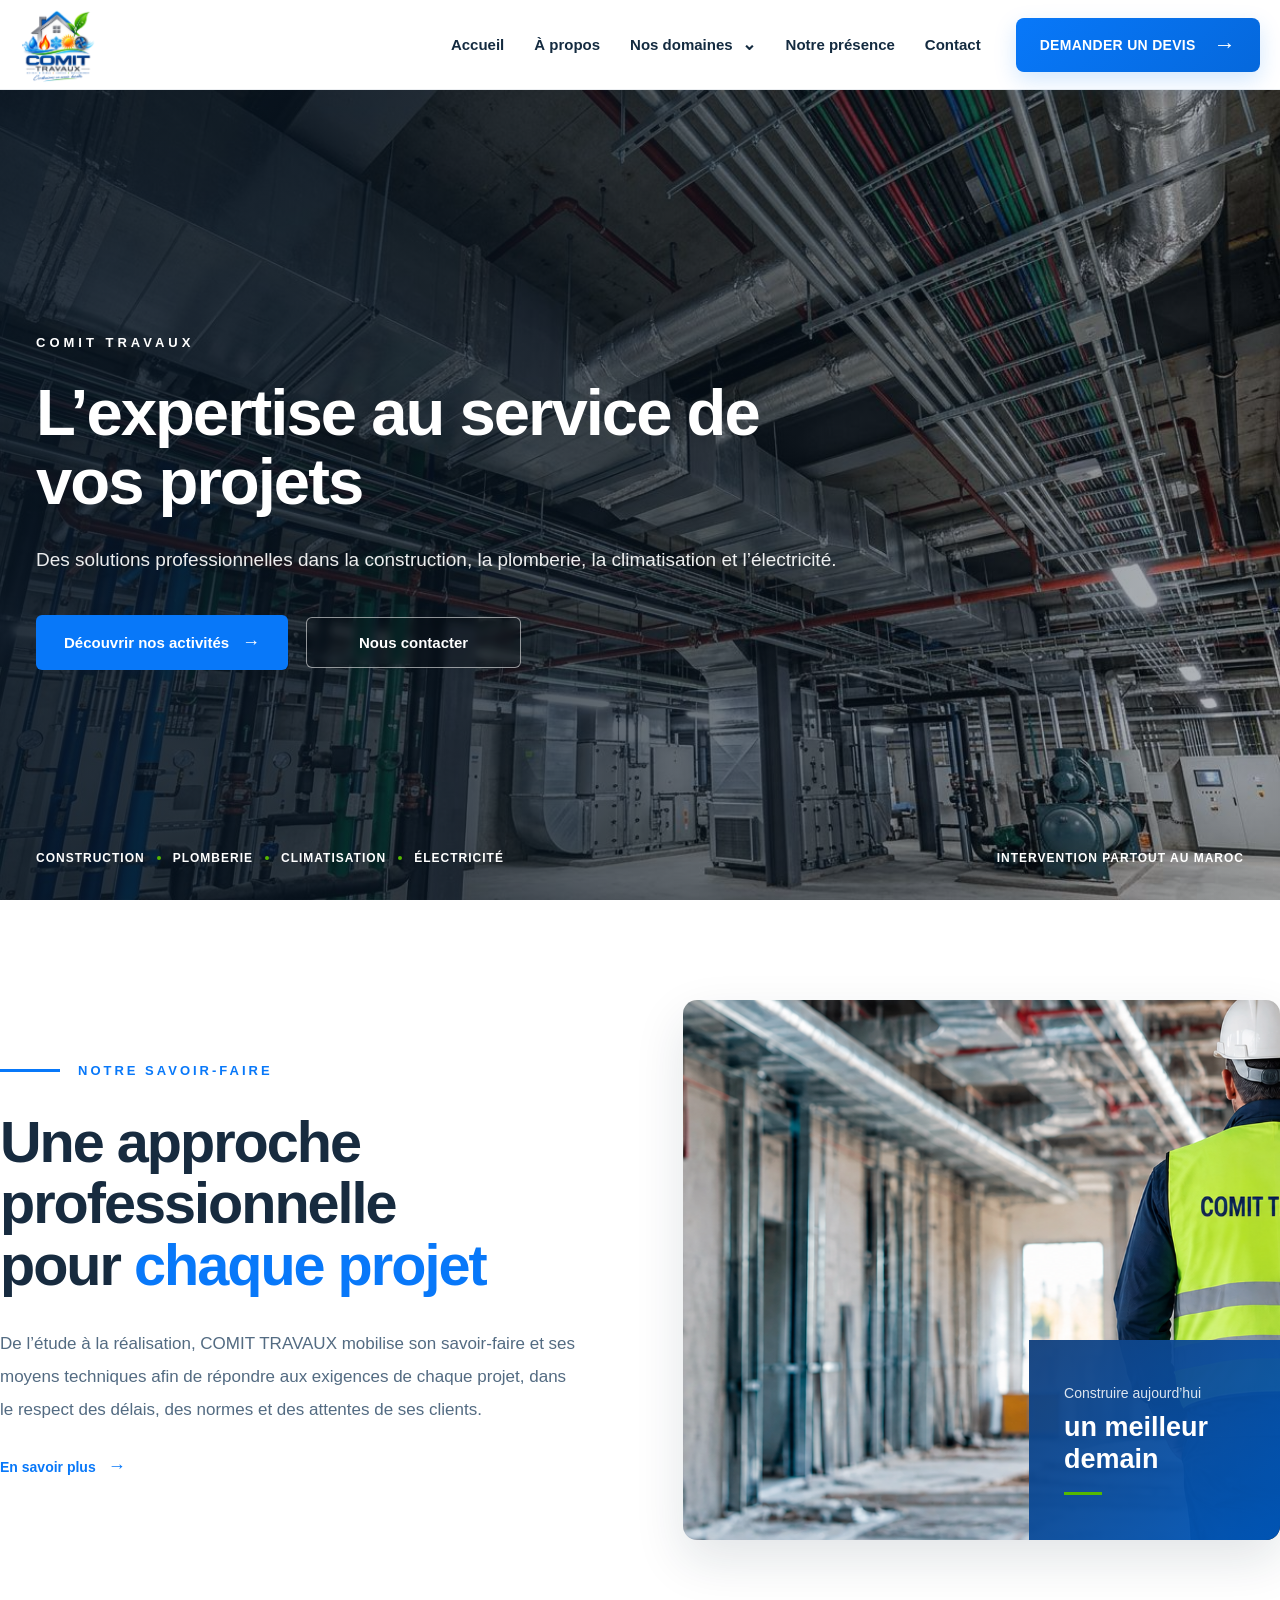
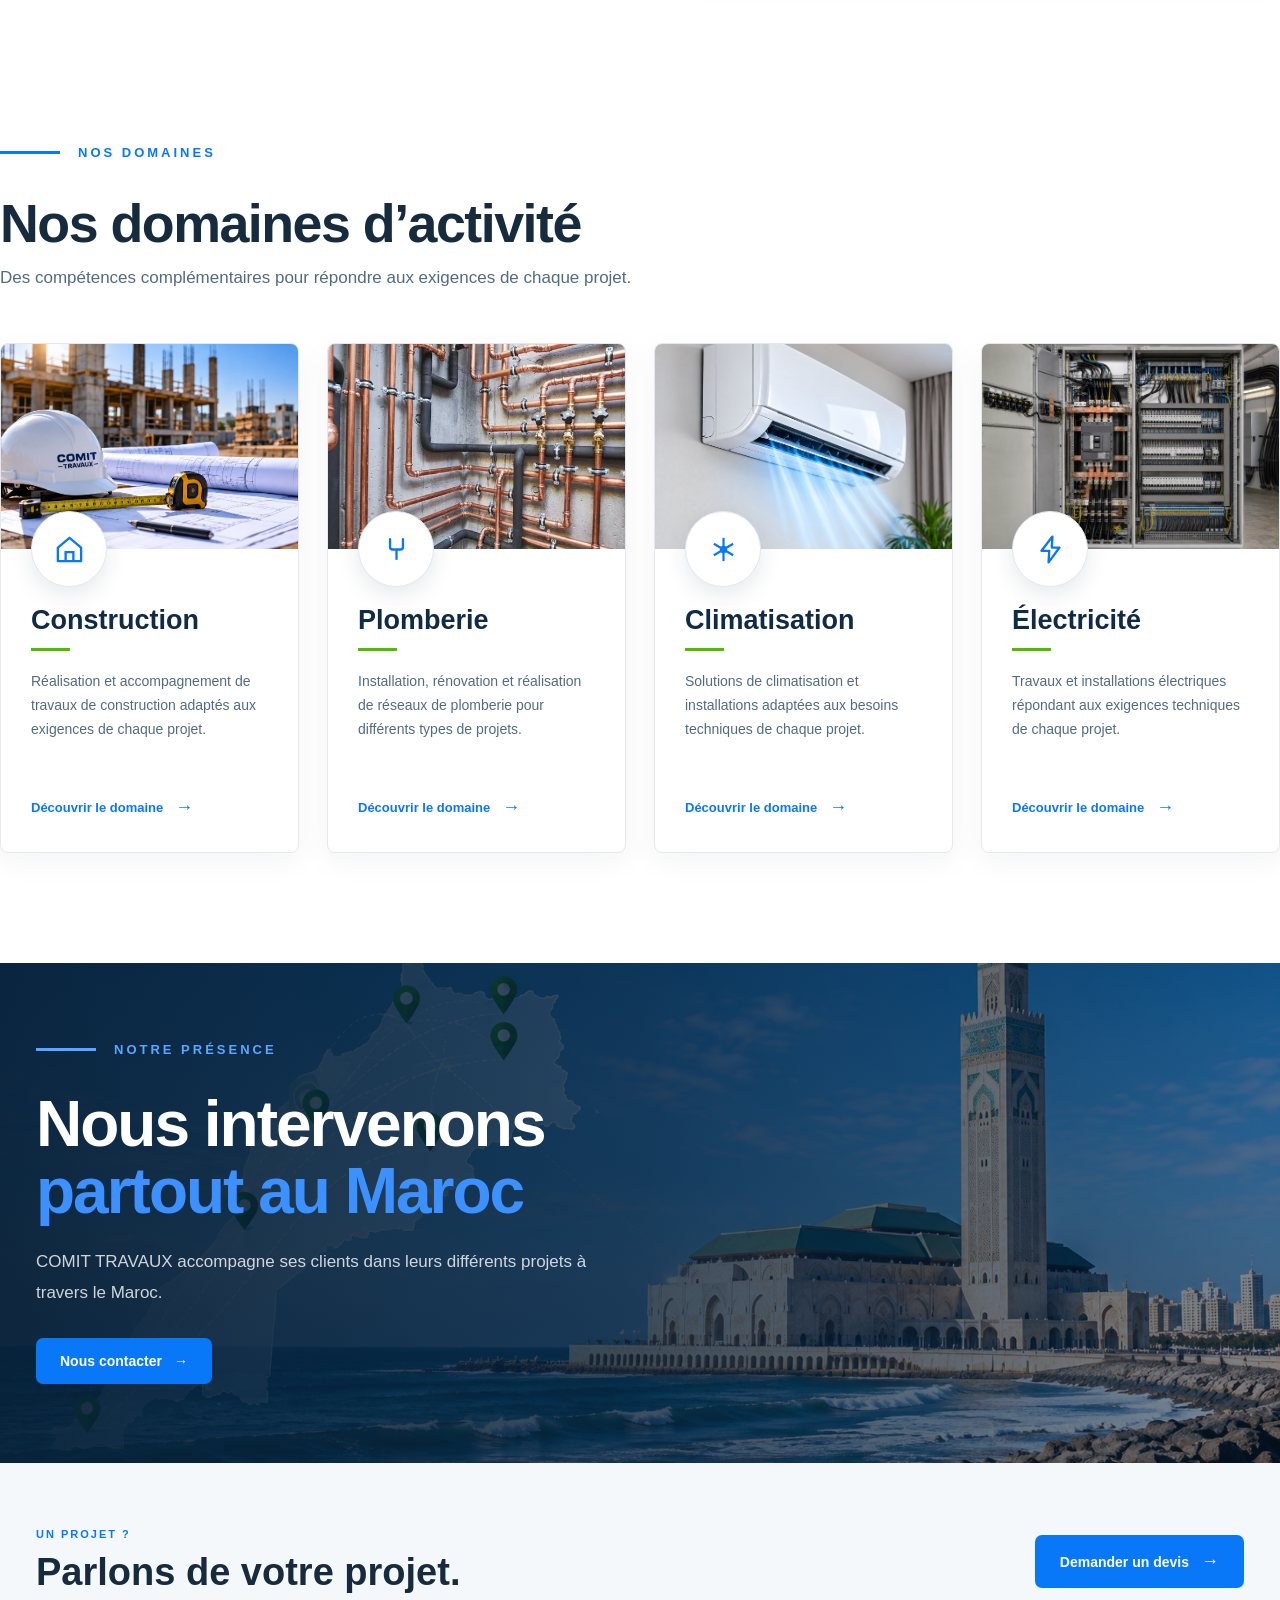
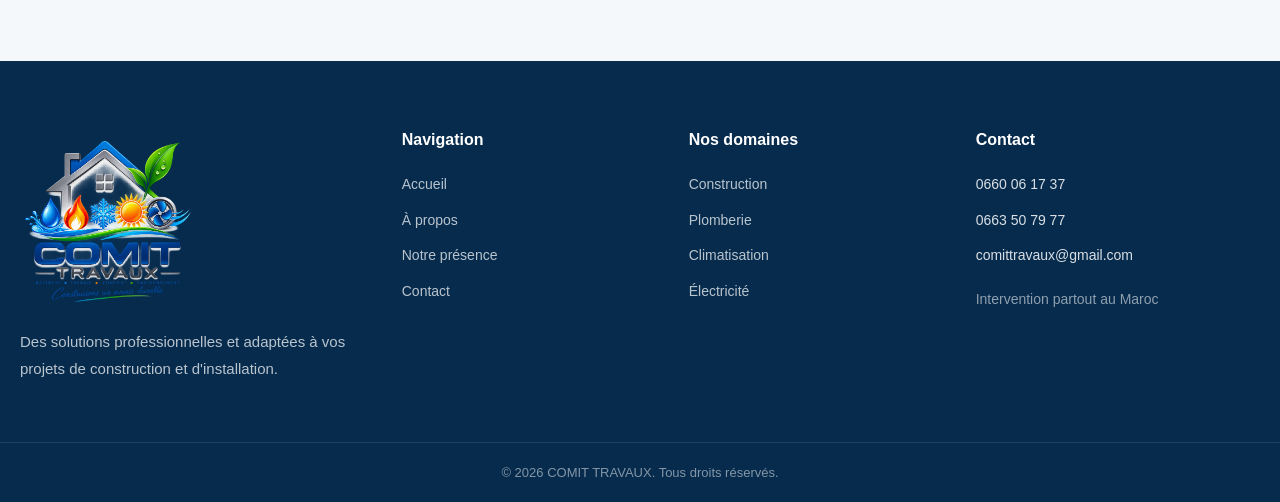
==== commit 5db423fe: "Fix Contact buttons" ====
--- a/pages/Accueil/accueil.html
+++ b/pages/Accueil/accueil.html
@@ -115,7 +115,7 @@
 
 
                 <a
-                    href="../Contact/contact.html"
+                    href="../Contact/Contact.html"
                     class="secondary-button"
                 >
 
@@ -712,7 +712,7 @@
 
 
         <a
-            href="../Contact/contact.html"
+            href="../Contact/Contact.html"
             class="presence-button"
         >
 
@@ -757,7 +757,7 @@
 
 
         <a
-            href="../Contact/contact.html"
+            href="../Contact/Contact.html"
             class="final-cta-button"
         >
 
